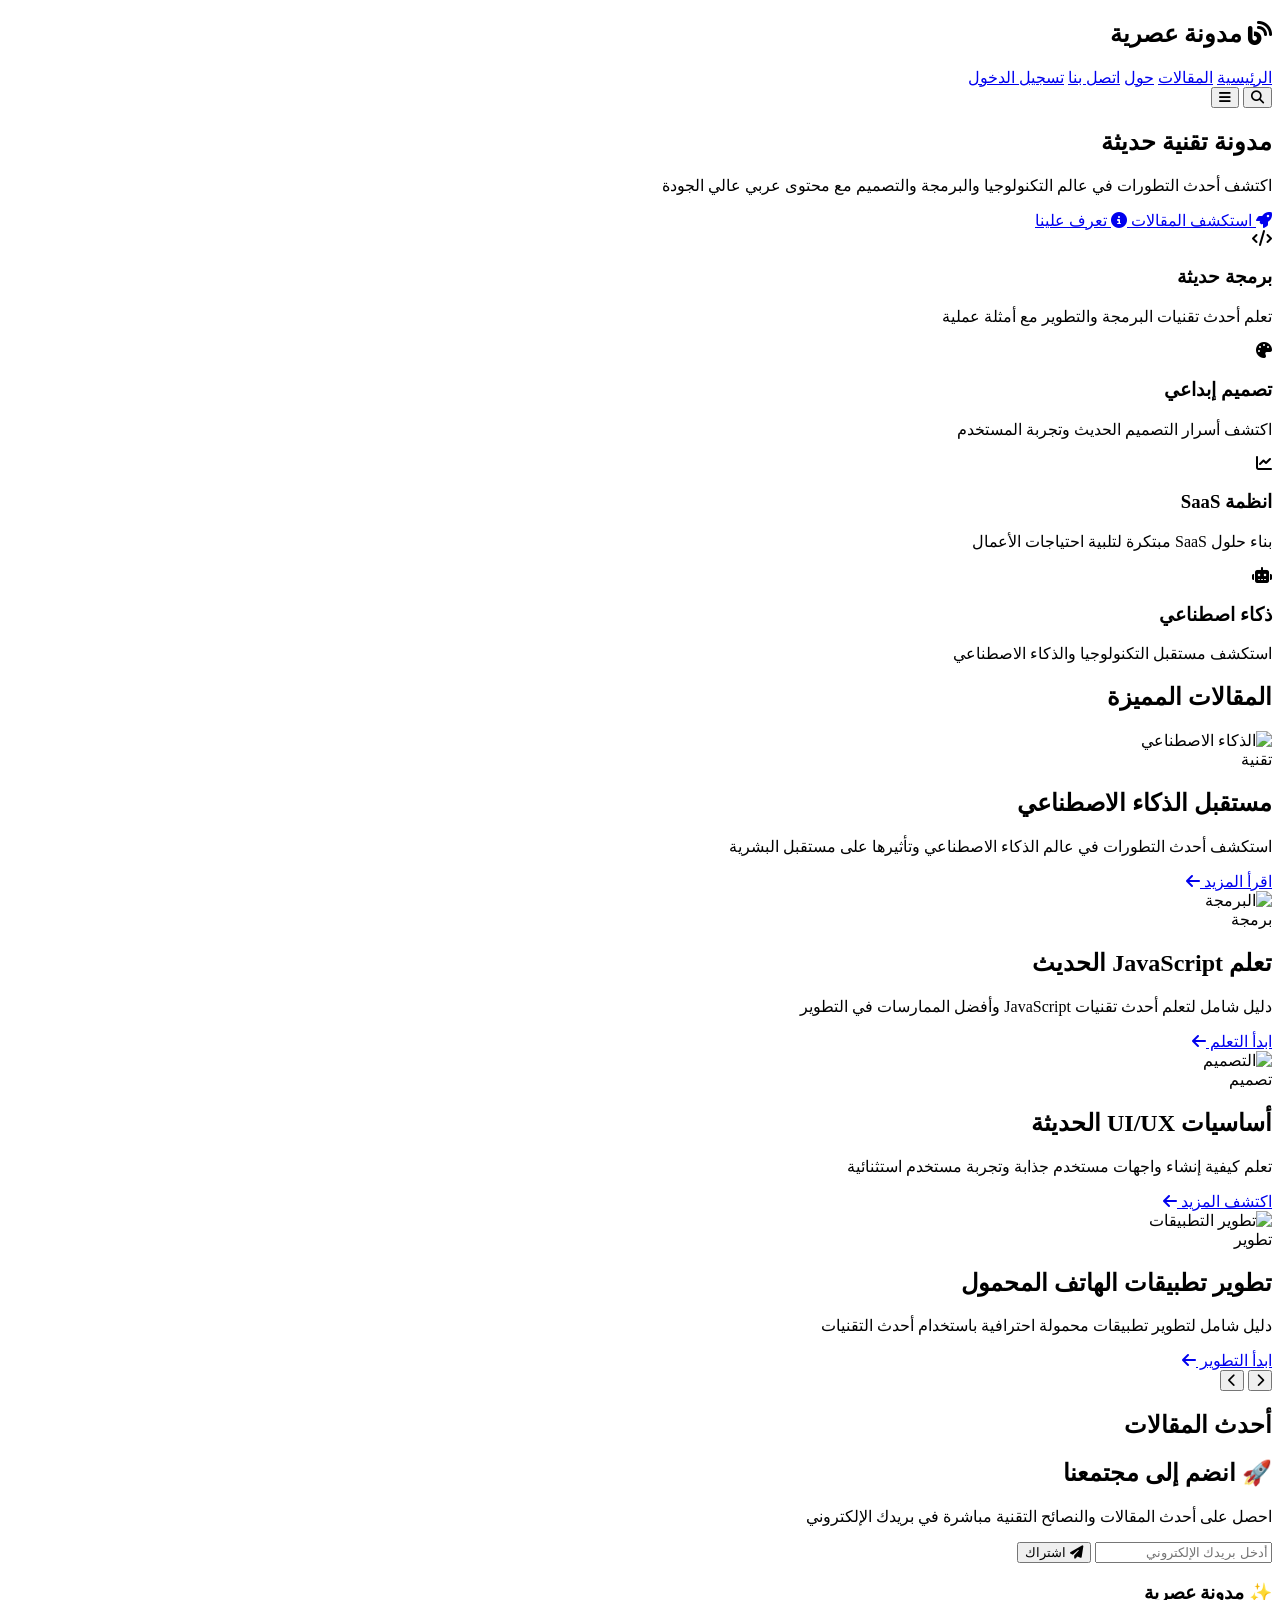
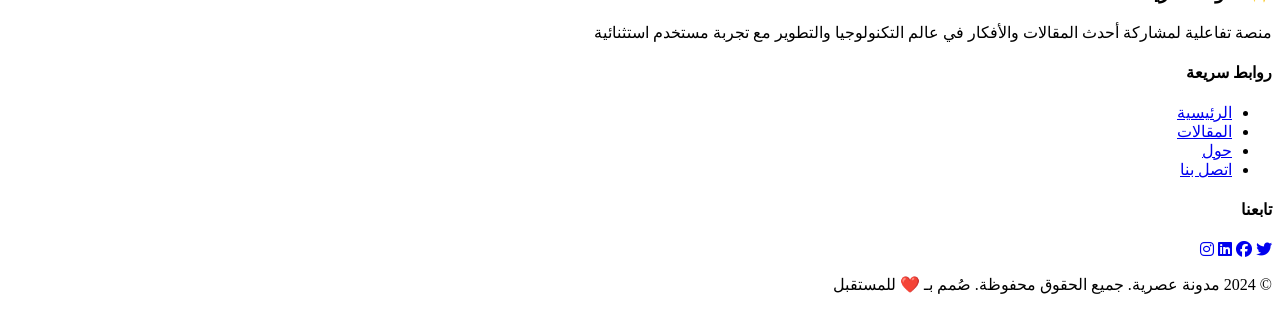
==== index.html @ 5cb3b56d "Add homepage structure" ====
<!DOCTYPE html>
<html lang="ar" dir="rtl">
  <head>
    <meta charset="UTF-8" />
    <meta name="viewport" content="width=device-width, initial-scale=1.0" />
    <title>مدونة عصرية - تجربة تفاعلية مذهلة</title>
    <meta
      name="description"
      content="مدونة عصرية بتصميم تفاعلي مبهر وتجربة مستخدم استثنائية"
    />
    <link rel="stylesheet" href="css/styles.css" />
    <link
      href="https://cdnjs.cloudflare.com/ajax/libs/font-awesome/6.4.0/css/all.min.css"
      rel="stylesheet"
    />
  </head>
  <body>
    <!-- Header -->
    <header class="header" id="header">
      <nav class="nav">
        <div class="nav-brand">
          <h2><i class="fas fa-blog"></i> مدونة عصرية</h2>
        </div>
        <div class="nav-links" id="navLinks">
          <a href="index.html" class="nav-link active">الرئيسية</a>
          <a href="posts.html" class="nav-link">المقالات</a>
          <a href="about.html" class="nav-link">حول</a>
          <a href="contact.html" class="nav-link">اتصل بنا</a>
          <a href="signin.html" class="nav-link">تسجيل الدخول</a>
        </div>
        <div class="nav-actions">
          <button class="search-btn" id="searchBtn">
            <i class="fas fa-search"></i>
          </button>
          <button class="menu-btn" id="menuBtn">
            <i class="fas fa-bars"></i>
          </button>
        </div>
      </nav>
    </header>

    <!-- Hero Section -->
    <section class="hero">
      <div class="container">
        <div class="hero-content">
          <h1 class="hero-title">مدونة تقنية حديثة</h1>
          <p class="hero-subtitle">
            اكتشف أحدث التطورات في عالم التكنولوجيا والبرمجة والتصميم مع محتوى
            عربي عالي الجودة
          </p>

          <div class="hero-cta">
            <a href="#latest-posts" class="cta-button cta-primary">
              <i class="fas fa-rocket"></i>
              استكشف المقالات
            </a>
            <a href="about.html" class="cta-button cta-secondary">
              <i class="fas fa-info-circle"></i>
              تعرف علينا
            </a>
          </div>

          <div class="hero-features">
            <div class="feature-card">
              <div class="feature-icon">
                <i class="fas fa-code"></i>
              </div>
              <h3 class="feature-title">برمجة حديثة</h3>
              <p class="feature-description">
                تعلم أحدث تقنيات البرمجة والتطوير مع أمثلة عملية
              </p>
            </div>

            <div class="feature-card">
              <div class="feature-icon">
                <i class="fas fa-palette"></i>
              </div>
              <h3 class="feature-title">تصميم إبداعي</h3>
              <p class="feature-description">
                اكتشف أسرار التصميم الحديث وتجربة المستخدم
              </p>
            </div>

            <div class="feature-card">
              <div class="feature-icon">
                <i class="fas fa-chart-line"></i>
              </div>
              <h3 class="feature-title">انظمة SaaS</h3>
              <p class="feature-description">
                بناء حلول SaaS مبتكرة لتلبية احتياجات الأعمال
              </p>
            </div>

            <div class="feature-card">
              <div class="feature-icon">
                <i class="fas fa-robot"></i>
              </div>
              <h3 class="feature-title">ذكاء اصطناعي</h3>
              <p class="feature-description">
                استكشف مستقبل التكنولوجيا والذكاء الاصطناعي
              </p>
            </div>
          </div>
        </div>
      </div>
    </section>

    <!-- Featured Posts Carousel -->
    <section class="featured-posts">
      <div class="container">
        <h2 class="section-title">المقالات المميزة</h2>

        <div class="featured-carousel">
          <div class="carousel-track" id="carouselTrack">
            <!-- Slide 1 -->
            <div class="carousel-slide">
              <div class="slide-image">
                <img
                  src="https://images.pexels.com/photos/1181467/pexels-photo-1181467.jpeg?auto=compress&cs=tinysrgb&w=1200"
                  alt="الذكاء الاصطناعي"
                />
              </div>
              <div class="slide-overlay">
                <span class="slide-category">تقنية</span>
                <h2 class="slide-title">مستقبل الذكاء الاصطناعي</h2>
                <p class="slide-excerpt">
                  استكشف أحدث التطورات في عالم الذكاء الاصطناعي وتأثيرها على
                  مستقبل البشرية
                </p>
                <a href="article.html?slug=future-of-ai" class="slide-cta">
                  اقرأ المزيد <i class="fas fa-arrow-left"></i>
                </a>
              </div>
            </div>

            <!-- Slide 2 -->
            <div class="carousel-slide">
              <div class="slide-image">
                <img
                  src="https://images.pexels.com/photos/1181354/pexels-photo-1181354.jpeg?auto=compress&cs=tinysrgb&w=1200"
                  alt="البرمجة"
                />
              </div>
              <div class="slide-overlay">
                <span class="slide-category">برمجة</span>
                <h2 class="slide-title">تعلم JavaScript الحديث</h2>
                <p class="slide-excerpt">
                  دليل شامل لتعلم أحدث تقنيات JavaScript وأفضل الممارسات في
                  التطوير
                </p>
                <a
                  href="article.html?slug=learn-javascript-from-scratch"
                  class="slide-cta"
                >
                  ابدأ التعلم <i class="fas fa-arrow-left"></i>
                </a>
              </div>
            </div>

            <!-- Slide 3 -->
            <div class="carousel-slide">
              <div class="slide-image">
                <img
                  src="https://images.pexels.com/photos/1181406/pexels-photo-1181406.jpeg?auto=compress&cs=tinysrgb&w=1200"
                  alt="التصميم"
                />
              </div>
              <div class="slide-overlay">
                <span class="slide-category">تصميم</span>
                <h2 class="slide-title">أساسيات UI/UX الحديثة</h2>
                <p class="slide-excerpt">
                  تعلم كيفية إنشاء واجهات مستخدم جذابة وتجربة مستخدم استثنائية
                </p>
                <a href="article.html?slug=ui-design-basics" class="slide-cta">
                  اكتشف المزيد <i class="fas fa-arrow-left"></i>
                </a>
              </div>
            </div>

            <!-- Slide 4 -->
            <div class="carousel-slide">
              <div class="slide-image">
                <img
                  src="https://images.pexels.com/photos/1181244/pexels-photo-1181244.jpeg?auto=compress&cs=tinysrgb&w=1200"
                  alt="تطوير التطبيقات"
                />
              </div>
              <div class="slide-overlay">
                <span class="slide-category">تطوير</span>
                <h2 class="slide-title">تطوير تطبيقات الهاتف المحمول</h2>
                <p class="slide-excerpt">
                  دليل شامل لتطوير تطبيقات محمولة احترافية باستخدام أحدث
                  التقنيات
                </p>
                <a
                  href="article.html?slug=mobile-app-development"
                  class="slide-cta"
                >
                  ابدأ التطوير <i class="fas fa-arrow-left"></i>
                </a>
              </div>
            </div>
          </div>

          <!-- Carousel Controls -->
          <div class="carousel-controls">
            <button class="carousel-btn" id="prevBtn">
              <i class="fas fa-chevron-right"></i>
            </button>
            <button class="carousel-btn" id="nextBtn">
              <i class="fas fa-chevron-left"></i>
            </button>
          </div>

          <!-- Carousel Dots -->
          <div class="carousel-dots" id="carouselDots">
            <span class="carousel-dot active" data-slide="0"></span>
            <span class="carousel-dot" data-slide="1"></span>
            <span class="carousel-dot" data-slide="2"></span>
            <span class="carousel-dot" data-slide="3"></span>
          </div>
        </div>
      </div>
    </section>

    <!-- Latest Posts Section -->
    <section class="latest-posts" id="latest-posts">
      <div class="container">
        <h2 class="section-title">أحدث المقالات</h2>
        <div class="home-layout">
          <div class="posts-grid" id="postsGrid">
            <!-- Posts will be loaded dynamically -->
          </div>

          <aside class="home-sidebar" id="homeSidebar">
            <!-- Sidebar content will be loaded dynamically -->
          </aside>
        </div>
      </div>
    </section>

    <!-- Newsletter Section -->
    <section class="newsletter">
      <div class="container">
        <div class="newsletter-content">
          <h2>🚀 انضم إلى مجتمعنا</h2>
          <p>
            احصل على أحدث المقالات والنصائح التقنية مباشرة في بريدك الإلكتروني
          </p>
          <form class="newsletter-form" id="newsletterForm">
            <input type="email" placeholder="أدخل بريدك الإلكتروني" required />
            <button type="submit">
              <i class="fas fa-paper-plane"></i> اشتراك
            </button>
          </form>
        </div>
      </div>
    </section>

    <!-- Footer -->
    <footer class="footer">
      <div class="container">
        <div class="footer-content">
          <div class="footer-section">
            <h3>✨ مدونة عصرية</h3>
            <p>
              منصة تفاعلية لمشاركة أحدث المقالات والأفكار في عالم التكنولوجيا
              والتطوير مع تجربة مستخدم استثنائية
            </p>
          </div>
          <div class="footer-section">
            <h4>روابط سريعة</h4>
            <ul>
              <li><a href="index.html">الرئيسية</a></li>
              <li><a href="posts.html">المقالات</a></li>
              <li><a href="about.html">حول</a></li>
              <li><a href="contact.html">اتصل بنا</a></li>
            </ul>
          </div>
          <div class="footer-section">
            <h4>تابعنا</h4>
            <div class="social-links">
              <a href="#"><i class="fab fa-twitter"></i></a>
              <a href="#"><i class="fab fa-facebook"></i></a>
              <a href="#"><i class="fab fa-linkedin"></i></a>
              <a href="#"><i class="fab fa-instagram"></i></a>
            </div>
          </div>
        </div>
        <div class="footer-bottom">
          <p>
            &copy; 2024 مدونة عصرية. جميع الحقوق محفوظة. صُمم بـ ❤️ للمستقبل
          </p>
        </div>
      </div>
    </footer>

    <script src="js/script.js"></script>
  </body>
</html>

<!-- Commit 4: add hero markup - 2025-10-11 -->
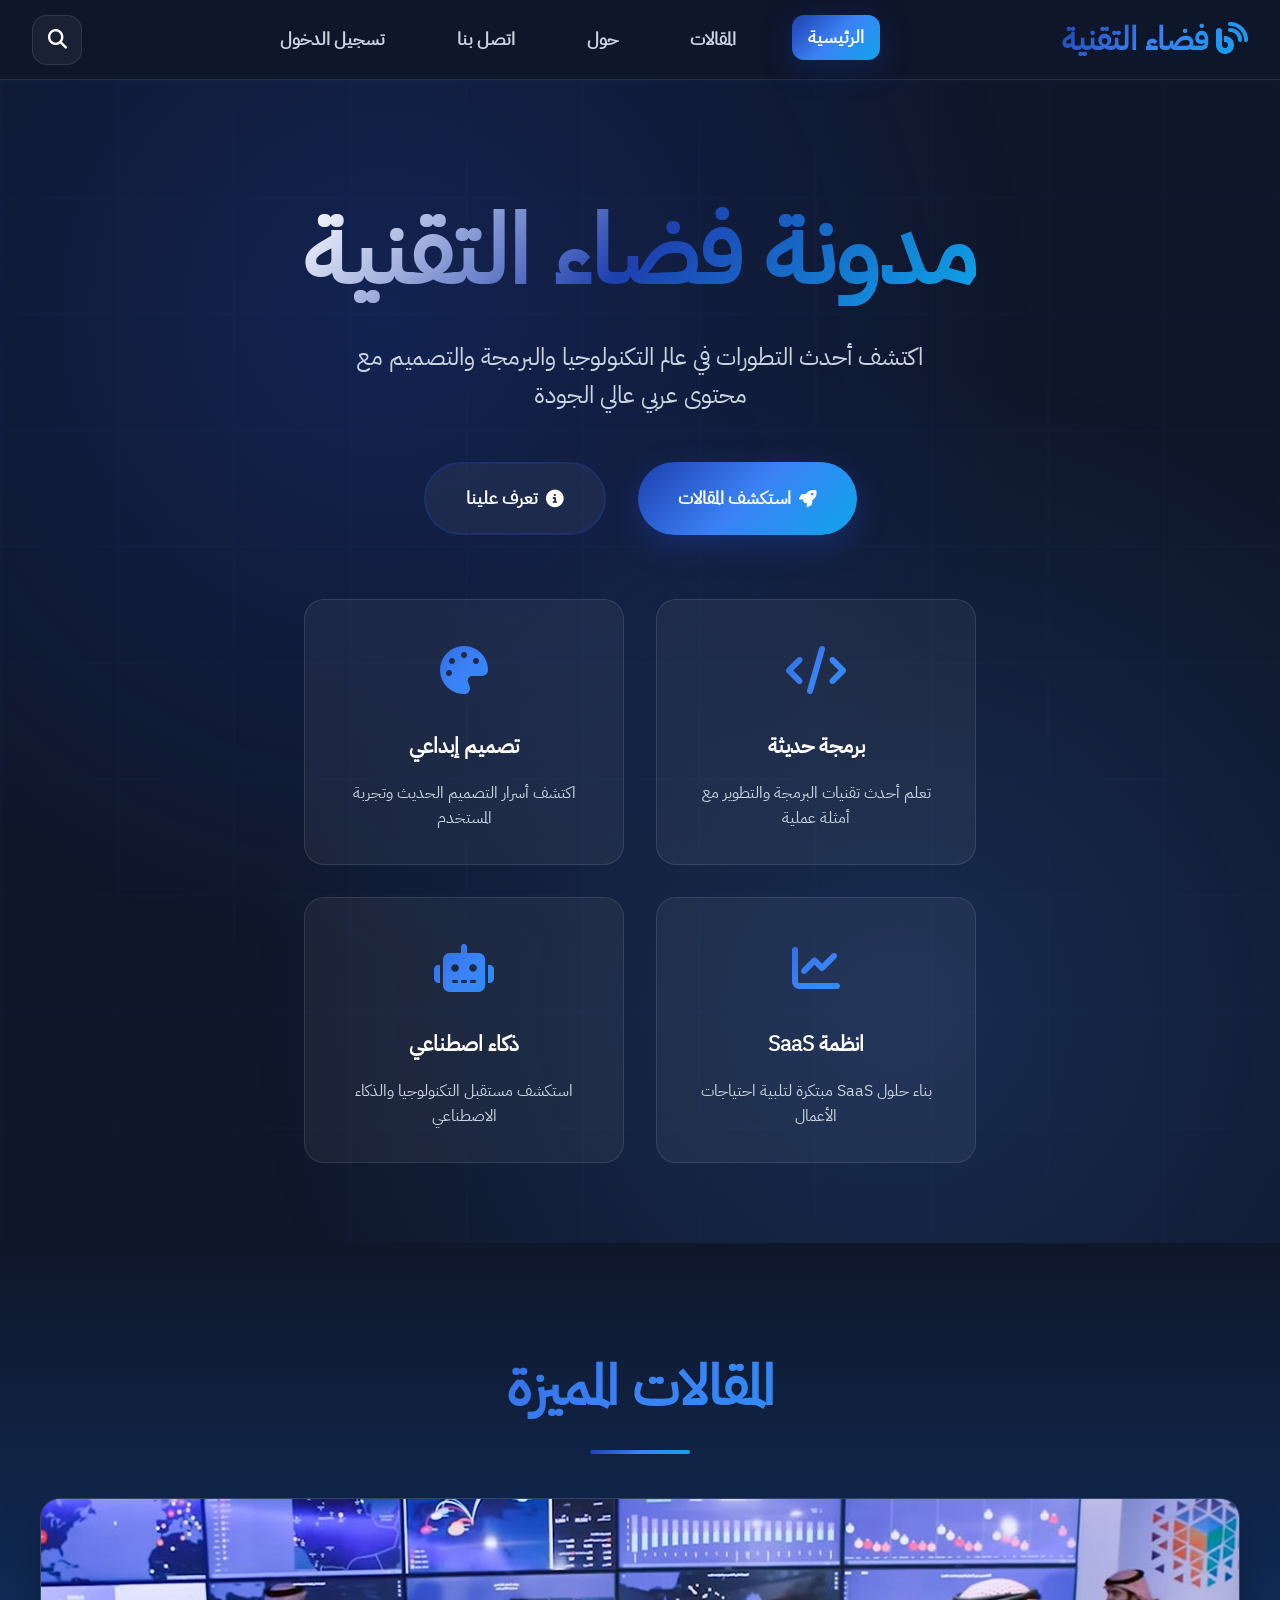
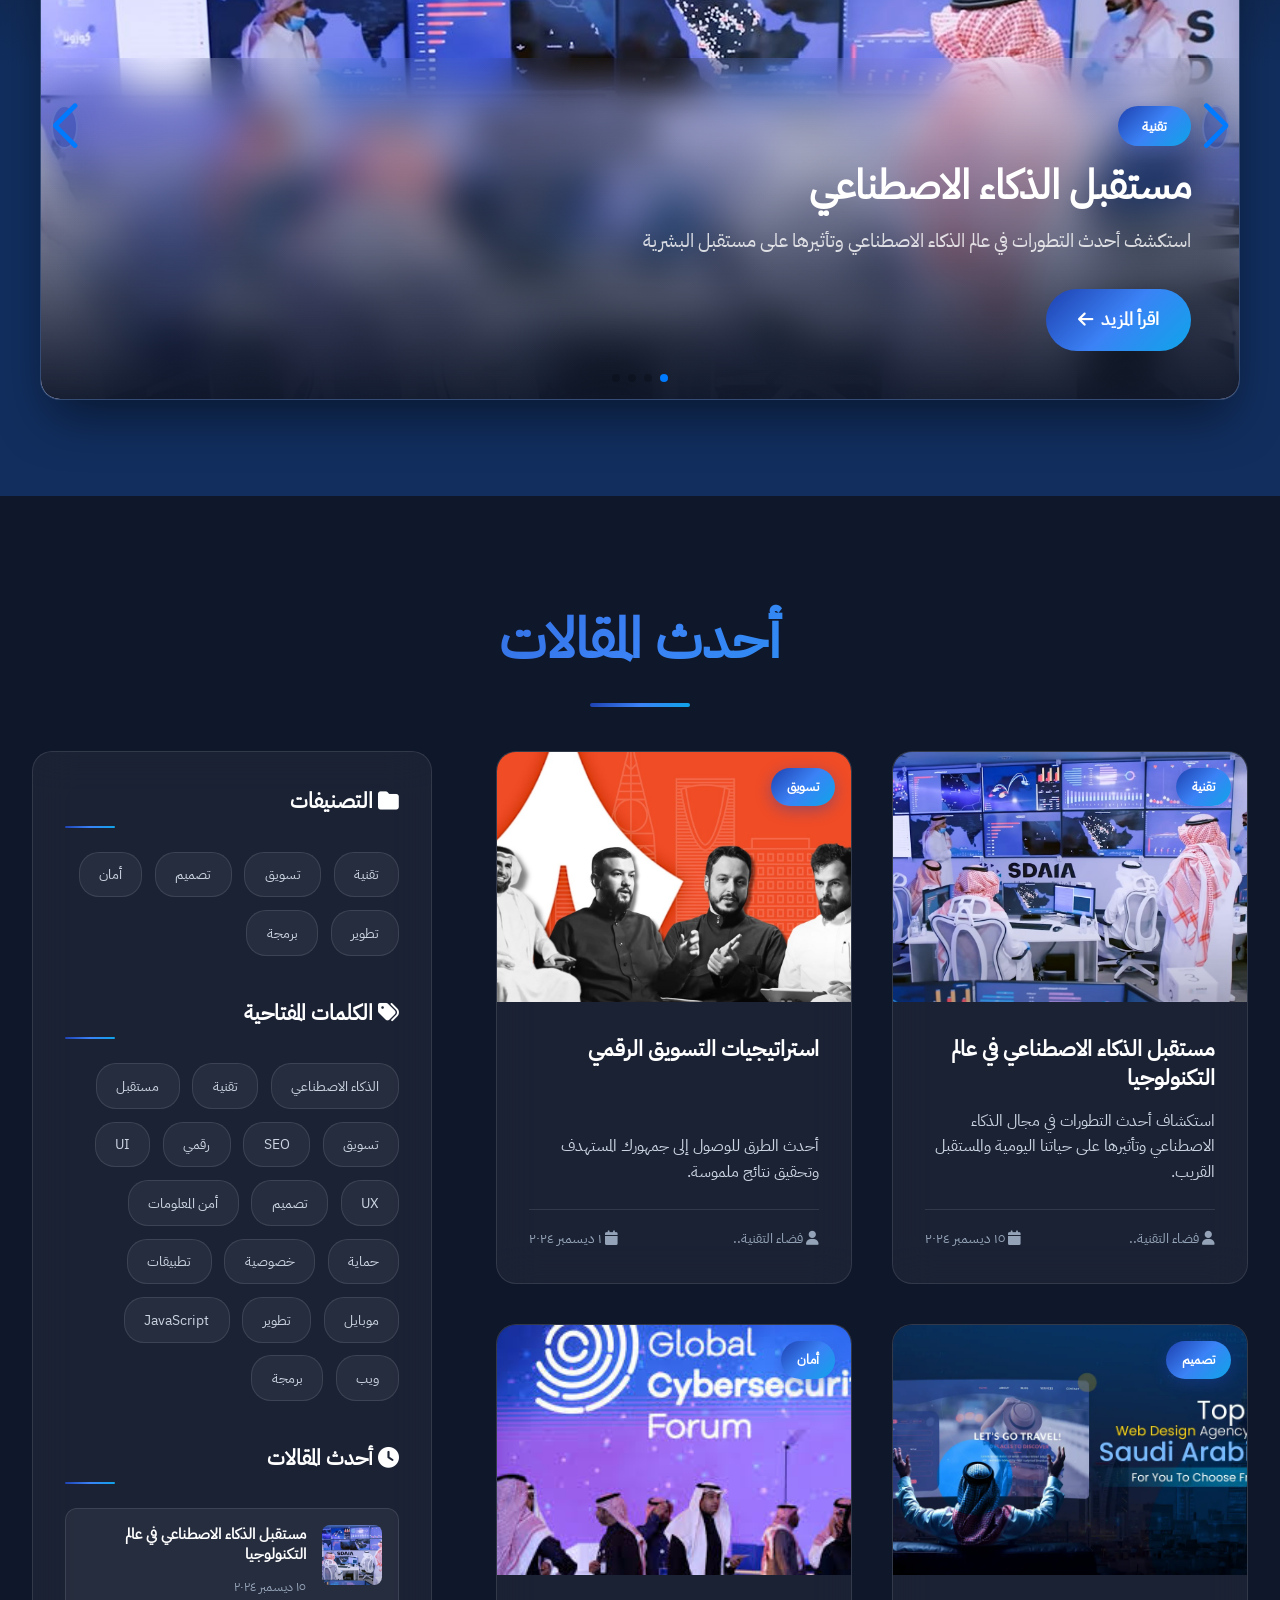
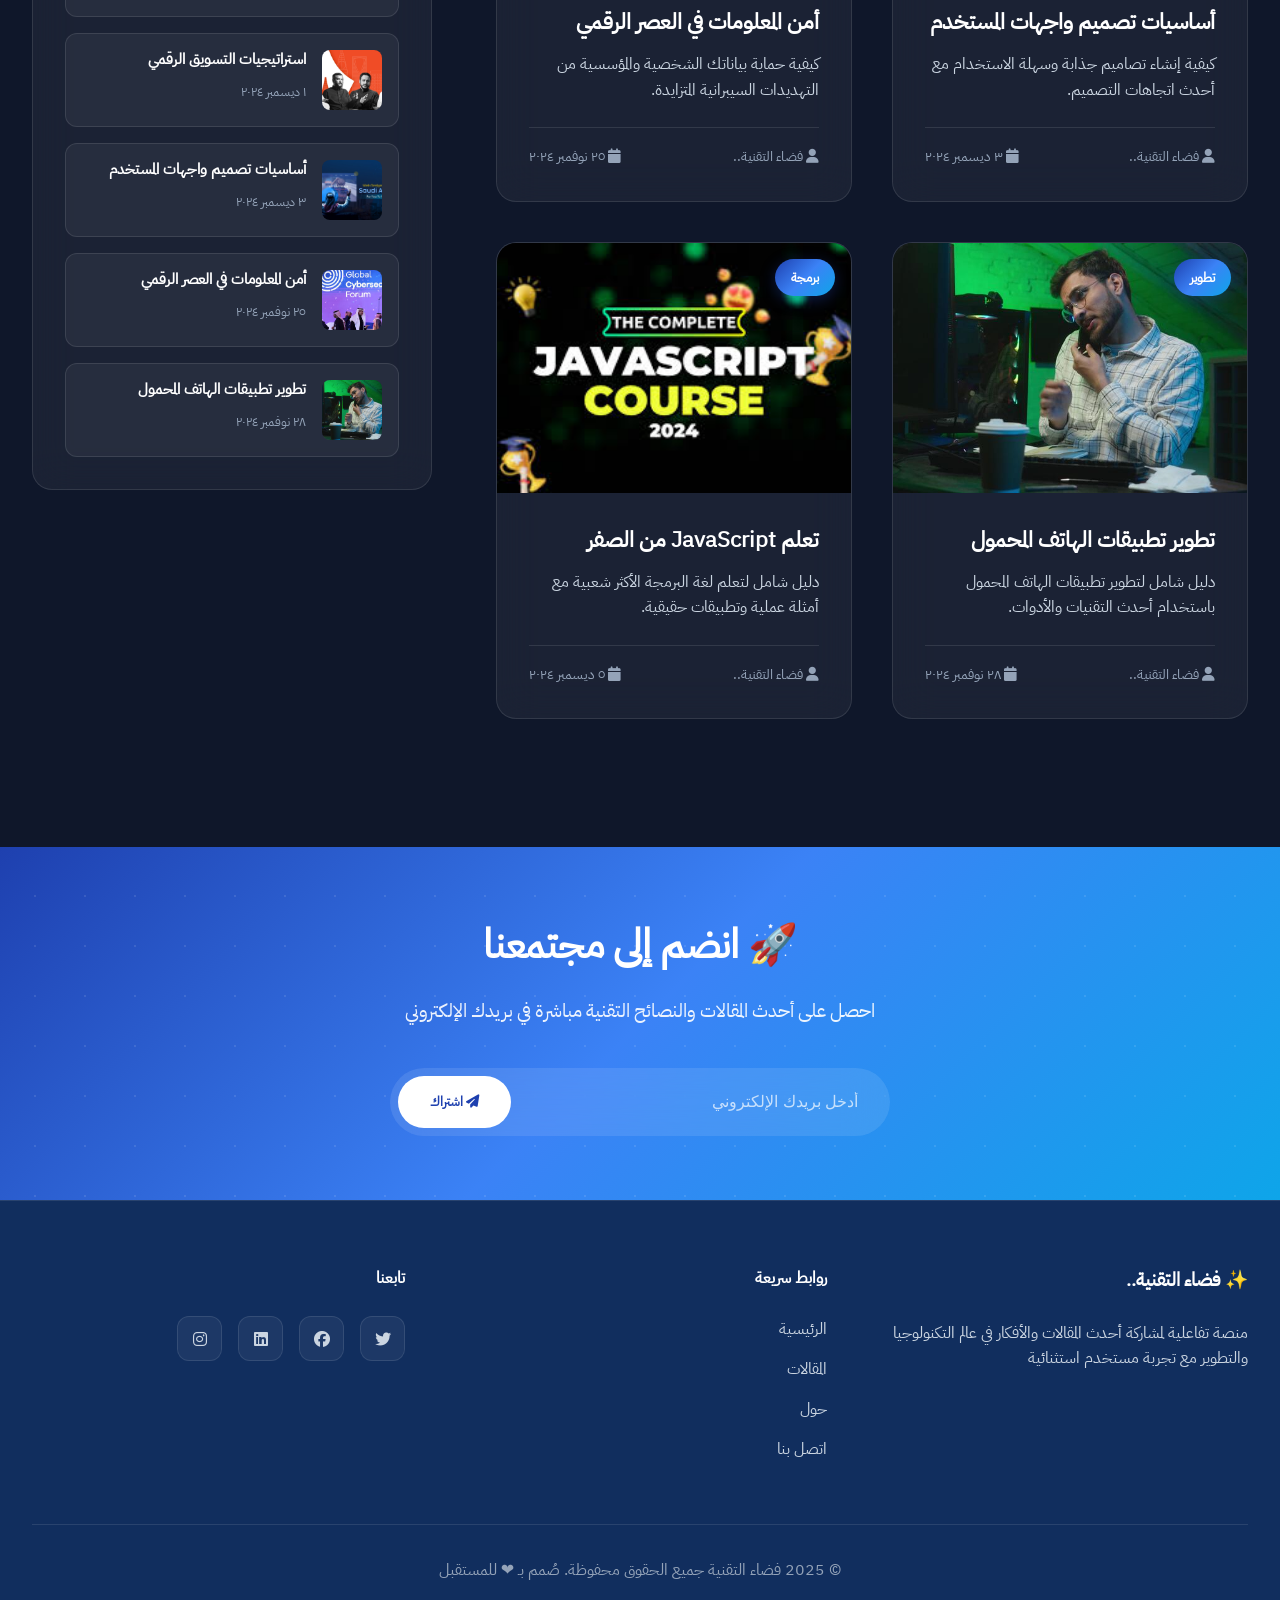
==== commit 1677beb0: "final resault" ====
--- a/index.html
+++ b/index.html
@@ -3,12 +3,17 @@
   <head>
     <meta charset="UTF-8" />
     <meta name="viewport" content="width=device-width, initial-scale=1.0" />
-    <title>مدونة عصرية - تجربة تفاعلية مذهلة</title>
+    <title>فضاء التقنية - تجربة تفاعلية مذهلة</title>
     <meta
       name="description"
-      content="مدونة عصرية بتصميم تفاعلي مبهر وتجربة مستخدم استثنائية"
+      content="فضاء التقنية بتصميم تفاعلي مبهر وتجربة مستخدم استثنائية"
     />
     <link rel="stylesheet" href="css/styles.css" />
+    <!-- Swiper CSS -->
+    <link
+      rel="stylesheet"
+      href="https://cdn.jsdelivr.net/npm/swiper@11/swiper-bundle.min.css"
+    />
     <link
       href="https://cdnjs.cloudflare.com/ajax/libs/font-awesome/6.4.0/css/all.min.css"
       rel="stylesheet"
@@ -19,7 +24,7 @@
     <header class="header" id="header">
       <nav class="nav">
         <div class="nav-brand">
-          <h2><i class="fas fa-blog"></i> مدونة عصرية</h2>
+          <h2><i class="fas fa-blog"></i> فضاء التقنية</h2>
         </div>
         <div class="nav-links" id="navLinks">
           <a href="index.html" class="nav-link active">الرئيسية</a>
@@ -43,7 +48,7 @@
     <section class="hero">
       <div class="container">
         <div class="hero-content">
-          <h1 class="hero-title">مدونة تقنية حديثة</h1>
+          <h1 class="hero-title">مدونة فضاء التقنية</h1>
           <p class="hero-subtitle">
             اكتشف أحدث التطورات في عالم التكنولوجيا والبرمجة والتصميم مع محتوى
             عربي عالي الجودة
@@ -111,113 +116,91 @@
         <h2 class="section-title">المقالات المميزة</h2>
 
         <div class="featured-carousel">
-          <div class="carousel-track" id="carouselTrack">
-            <!-- Slide 1 -->
-            <div class="carousel-slide">
-              <div class="slide-image">
-                <img
-                  src="https://images.pexels.com/photos/1181467/pexels-photo-1181467.jpeg?auto=compress&cs=tinysrgb&w=1200"
-                  alt="الذكاء الاصطناعي"
-                />
-              </div>
-              <div class="slide-overlay">
-                <span class="slide-category">تقنية</span>
-                <h2 class="slide-title">مستقبل الذكاء الاصطناعي</h2>
-                <p class="slide-excerpt">
-                  استكشف أحدث التطورات في عالم الذكاء الاصطناعي وتأثيرها على
-                  مستقبل البشرية
-                </p>
-                <a href="article.html?slug=future-of-ai" class="slide-cta">
-                  اقرأ المزيد <i class="fas fa-arrow-left"></i>
-                </a>
-              </div>
-            </div>
-
-            <!-- Slide 2 -->
-            <div class="carousel-slide">
-              <div class="slide-image">
-                <img
-                  src="https://images.pexels.com/photos/1181354/pexels-photo-1181354.jpeg?auto=compress&cs=tinysrgb&w=1200"
-                  alt="البرمجة"
-                />
-              </div>
-              <div class="slide-overlay">
-                <span class="slide-category">برمجة</span>
-                <h2 class="slide-title">تعلم JavaScript الحديث</h2>
-                <p class="slide-excerpt">
-                  دليل شامل لتعلم أحدث تقنيات JavaScript وأفضل الممارسات في
-                  التطوير
-                </p>
-                <a
-                  href="article.html?slug=learn-javascript-from-scratch"
-                  class="slide-cta"
-                >
-                  ابدأ التعلم <i class="fas fa-arrow-left"></i>
-                </a>
-              </div>
-            </div>
-
-            <!-- Slide 3 -->
-            <div class="carousel-slide">
-              <div class="slide-image">
-                <img
-                  src="https://images.pexels.com/photos/1181406/pexels-photo-1181406.jpeg?auto=compress&cs=tinysrgb&w=1200"
-                  alt="التصميم"
-                />
-              </div>
-              <div class="slide-overlay">
-                <span class="slide-category">تصميم</span>
-                <h2 class="slide-title">أساسيات UI/UX الحديثة</h2>
-                <p class="slide-excerpt">
-                  تعلم كيفية إنشاء واجهات مستخدم جذابة وتجربة مستخدم استثنائية
-                </p>
-                <a href="article.html?slug=ui-design-basics" class="slide-cta">
-                  اكتشف المزيد <i class="fas fa-arrow-left"></i>
-                </a>
-              </div>
-            </div>
-
-            <!-- Slide 4 -->
-            <div class="carousel-slide">
-              <div class="slide-image">
-                <img
-                  src="https://images.pexels.com/photos/1181244/pexels-photo-1181244.jpeg?auto=compress&cs=tinysrgb&w=1200"
-                  alt="تطوير التطبيقات"
-                />
-              </div>
-              <div class="slide-overlay">
-                <span class="slide-category">تطوير</span>
-                <h2 class="slide-title">تطوير تطبيقات الهاتف المحمول</h2>
-                <p class="slide-excerpt">
-                  دليل شامل لتطوير تطبيقات محمولة احترافية باستخدام أحدث
-                  التقنيات
-                </p>
-                <a
-                  href="article.html?slug=mobile-app-development"
-                  class="slide-cta"
-                >
-                  ابدأ التطوير <i class="fas fa-arrow-left"></i>
-                </a>
-              </div>
-            </div>
-          </div>
-
-          <!-- Carousel Controls -->
-          <div class="carousel-controls">
-            <button class="carousel-btn" id="prevBtn">
-              <i class="fas fa-chevron-right"></i>
-            </button>
-            <button class="carousel-btn" id="nextBtn">
-              <i class="fas fa-chevron-left"></i>
-            </button>
-          </div>
-
-          <!-- Carousel Dots -->
-          <div class="carousel-dots" id="carouselDots">
-            <span class="carousel-dot active" data-slide="0"></span>
-            <span class="carousel-dot" data-slide="1"></span>
-            <span class="carousel-dot" data-slide="2"></span>
-            <span class="carousel-dot" data-slide="3"></span>
+          <div class="swiper">
+            <div class="swiper-wrapper">
+              <!-- Slide 1 -->
+              <div class="swiper-slide">
+                <div class="slide-image">
+                  <img src="./assets/images/Ai.jpg" alt="الذكاء الاصطناعي" />
+                </div>
+                <div class="slide-overlay">
+                  <span class="slide-category">تقنية</span>
+                  <h2 class="slide-title">مستقبل الذكاء الاصطناعي</h2>
+                  <p class="slide-excerpt">
+                    استكشف أحدث التطورات في عالم الذكاء الاصطناعي وتأثيرها على
+                    مستقبل البشرية
+                  </p>
+                  <a href="article.html?slug=future-of-ai" class="slide-cta"
+                    >اقرأ المزيد <i class="fas fa-arrow-left"></i
+                  ></a>
+                </div>
+              </div>
+              <!-- Slide 2 -->
+              <div class="swiper-slide">
+                <div class="slide-image">
+                  <img
+                    src="./assets/images/mobile-app-development.jpg"
+                    alt="تطوير التطبيقات"
+                  />
+                </div>
+                <div class="slide-overlay">
+                  <span class="slide-category">تطوير</span>
+                  <h2 class="slide-title">تطوير تطبيقات الهاتف المحمول</h2>
+                  <p class="slide-excerpt">
+                    دليل شامل لتطوير تطبيقات محمولة احترافية باستخدام أحدث
+                    التقنيات
+                  </p>
+                  <a
+                    href="article.html?slug=mobile-app-development"
+                    class="slide-cta"
+                    >ابدأ التطوير <i class="fas fa-arrow-left"></i
+                  ></a>
+                </div>
+              </div>
+              <!-- Slide 3 -->
+              <div class="swiper-slide">
+                <div class="slide-image">
+                  <img
+                    src="./assets/images/digital-marketing.jpeg"
+                    alt="تسويق رقمي"
+                  />
+                </div>
+                <div class="slide-overlay">
+                  <span class="slide-category">تسويق</span>
+                  <h2 class="slide-title">استراتيجيات التسويق الرقمي</h2>
+                  <p class="slide-excerpt">
+                    استراتيجيات عملية لزيادة الوصول والمبيعات عبر القنوات
+                    الرقمية
+                  </p>
+                  <a
+                    href="article.html?slug=digital-marketing-strategies"
+                    class="slide-cta"
+                    >اقرأ المزيد <i class="fas fa-arrow-left"></i
+                  ></a>
+                </div>
+              </div>
+              <!-- Slide 4 -->
+              <div class="swiper-slide">
+                <div class="slide-image">
+                  <img src="./assets/images/ui-design.webp" alt="التصميم" />
+                </div>
+                <div class="slide-overlay">
+                  <span class="slide-category">تصميم</span>
+                  <h2 class="slide-title">أساسيات UI/UX الحديثة</h2>
+                  <p class="slide-excerpt">
+                    تعلم كيفية إنشاء واجهات مستخدم جذابة وتجربة مستخدم استثنائية
+                  </p>
+                  <a href="article.html?slug=ui-design-basics" class="slide-cta"
+                    >اكتشف المزيد <i class="fas fa-arrow-left"></i
+                  ></a>
+                </div>
+              </div>
+            </div>
+            <!-- Add Arrows -->
+            <div class="swiper-button-next"></div>
+            <div class="swiper-button-prev"></div>
+            <!-- Add Pagination -->
+            <div class="swiper-pagination"></div>
           </div>
         </div>
       </div>
@@ -262,7 +245,7 @@
       <div class="container">
         <div class="footer-content">
           <div class="footer-section">
-            <h3>✨ مدونة عصرية</h3>
+            <h3>✨ فضاء التقنية..</h3>
             <p>
               منصة تفاعلية لمشاركة أحدث المقالات والأفكار في عالم التكنولوجيا
               والتطوير مع تجربة مستخدم استثنائية
@@ -289,13 +272,33 @@
         </div>
         <div class="footer-bottom">
           <p>
-            &copy; 2024 مدونة عصرية. جميع الحقوق محفوظة. صُمم بـ ❤️ للمستقبل
+            &copy; 2025 فضاء التقنية جميع الحقوق محفوظة. صُمم بـ ❤️ للمستقبل
           </p>
         </div>
       </div>
     </footer>
 
+    <!-- Swiper JS -->
+    <script src="https://cdn.jsdelivr.net/npm/swiper@11/swiper-bundle.min.js"></script>
     <script src="js/script.js"></script>
+    <script>
+      var swiper = new Swiper(".swiper", {
+        loop: true,
+        autoplay: {
+          delay: 4000,
+          disableOnInteraction: false,
+        },
+        pagination: {
+          el: ".swiper-pagination",
+          clickable: true,
+        },
+        navigation: {
+          nextEl: ".swiper-button-next",
+          prevEl: ".swiper-button-prev",
+        },
+        rtl: true,
+      });
+    </script>
   </body>
 </html>
 
--- a/css/styles.css
+++ b/css/styles.css
@@ -0,0 +1,2351 @@
+.swiper-button-next,
+.swiper-button-prev {
+  color: #fff;
+  background: rgba(30, 64, 175, 0.7);
+  border-radius: 50%;
+  width: 56px;
+  height: 56px;
+  display: flex;
+  align-items: center;
+  justify-content: center;
+  top: 50%;
+  transform: translateY(-50%);
+  box-shadow: 0 4px 24px rgba(30, 64, 175, 0.18);
+  border: 2px solid #fff2;
+  transition: background 0.2s, box-shadow 0.2s, border 0.2s;
+  font-size: 2.2rem;
+  z-index: 10;
+}
+.swiper-button-next {
+  right: 32px;
+  left: auto;
+}
+.swiper-button-prev {
+  left: 32px;
+  right: auto;
+}
+.swiper-button-next:hover,
+.swiper-button-prev:hover {
+  background: #1e40af;
+  box-shadow: 0 8px 32px rgba(30, 64, 175, 0.28);
+  border: 2px solid #3b82f6;
+}
+.swiper-button-next:after,
+.swiper-button-prev:after {
+  font-size: 2.2rem;
+  font-weight: bold;
+}
+/* Swiper.js Carousel Fixes */
+.swiper {
+  width: 100%;
+  height: 500px;
+  direction: rtl;
+}
+.swiper-wrapper {
+  width: 100%;
+  height: 100%;
+}
+.swiper-slide {
+  width: 100% !important;
+  height: 500px;
+  display: flex;
+  align-items: stretch;
+  position: relative;
+  background: transparent;
+}
+.swiper-button-next,
+.swiper-button-prev {
+  color: #fff;
+  background: rgba(30, 64, 175, 0.4);
+  border-radius: 50%;
+  width: 60px;
+  height: 60px;
+  display: flex;
+  align-items: center;
+  justify-content: center;
+  top: 50%;
+  transform: translateY(-50%);
+}
+.swiper-pagination-bullet {
+  background: #3b82f6;
+  opacity: 0.7;
+}
+.swiper-pagination-bullet-active {
+  background: #1e40af;
+  opacity: 1;
+}
+:root {
+  /* Color Palette - Sophisticated & Harmonious */
+  --primary: #1e40af;
+  --primary-light: #3b82f6;
+  --primary-dark: #1e3a8a;
+  --secondary: #0ea5e9;
+  --secondary-light: #38bdf8;
+  --accent: #06b6d4;
+  --accent-light: #0891b2;
+
+  /* Backgrounds */
+  --bg-primary: #0f172a;
+  --bg-secondary: #112e5e;
+  --bg-card: #334155;
+  --bg-glass: rgba(255, 255, 255, 0.05);
+  --bg-gradient: linear-gradient(135deg, #1e40af 0%, #3b82f6 50%, #0ea5e9 100%);
+
+  /* Text Colors */
+  --text-primary: #ffffff;
+  --text-secondary: #cbd5e1;
+  --text-muted: #94a3b8;
+
+  /* Effects */
+  --shadow-glow: 0 0 40px rgba(30, 64, 175, 0.4);
+  --shadow-card: 0 25px 50px -12px rgba(0, 0, 0, 0.5);
+  --blur: blur(20px);
+  --border-radius: 20px;
+  --transition: all 0.3s cubic-bezier(0.4, 0, 0.2, 1);
+  --transition-fast: all 0.2s ease-out;
+}
+
+@font-face {
+  font-family: "IBM Plex Sans Arabic";
+  src: url("../assets/fonts/IBMPlexSansArabic-Regular.ttf") format("truetype");
+  font-weight: 400;
+  font-style: normal;
+  font-display: swap;
+}
+
+@font-face {
+  font-family: "Tajawal";
+  src: url("../assets/fonts/Tajawal-Regular.ttf") format("truetype");
+  font-weight: 400;
+  font-style: normal;
+}
+
+button {
+  font-family: "IBM Plex Sans Arabic", "Tajawal", system-ui, -apple-system,
+    sans-serif;
+}
+
+* {
+  margin: 0;
+  padding: 0;
+  box-sizing: border-box;
+}
+
+body {
+  font-family: "IBM Plex Sans Arabic", "Tajawal", system-ui, -apple-system,
+    sans-serif;
+  font-display: swap;
+  background: var(--bg-primary);
+  color: var(--text-primary);
+  line-height: 1.7;
+  direction: rtl;
+  overflow-x: hidden;
+  position: relative;
+  scroll-behavior: smooth;
+}
+
+/* Animated Background */
+body::before {
+  content: "";
+  position: fixed;
+  top: 0;
+  left: 0;
+  width: 100%;
+  height: 100%;
+  background: radial-gradient(
+      circle at 20% 80%,
+      rgba(30, 64, 175, 0.15) 0%,
+      transparent 50%
+    ),
+    radial-gradient(
+      circle at 80% 20%,
+      rgba(59, 130, 246, 0.15) 0%,
+      transparent 50%
+    ),
+    radial-gradient(
+      circle at 40% 40%,
+      rgba(14, 165, 233, 0.1) 0%,
+      transparent 50%
+    );
+  z-index: -1;
+  animation: backgroundShift 20s ease-in-out infinite;
+}
+
+@keyframes backgroundShift {
+  0%,
+  100% {
+    transform: scale(1) rotate(0deg);
+  }
+  50% {
+    transform: scale(1.1) rotate(2deg);
+  }
+}
+
+/* Floating Particles */
+.particles {
+  position: fixed;
+  top: 0;
+  left: 0;
+  width: 100%;
+  height: 100%;
+  pointer-events: none;
+  z-index: -1;
+}
+
+.particle {
+  position: absolute;
+  width: 4px;
+  height: 4px;
+  background: var(--primary);
+  border-radius: 50%;
+  animation: float 15s infinite linear;
+  opacity: 0.6;
+}
+
+@keyframes float {
+  0% {
+    transform: translateY(100vh) rotate(0deg);
+    opacity: 0;
+  }
+  10% {
+    opacity: 0.6;
+  }
+  90% {
+    opacity: 0.6;
+  }
+  100% {
+    transform: translateY(-100px) rotate(360deg);
+    opacity: 0;
+  }
+}
+
+.container {
+  max-width: 1400px;
+  margin: 0 auto;
+  padding: 0 2rem;
+}
+
+/* Header - Glassmorphism Design */
+.header {
+  position: fixed;
+  top: 0;
+  left: 0;
+  right: 0;
+  z-index: 1000;
+  background: rgba(15, 23, 42, 0.95);
+  backdrop-filter: var(--blur);
+  border-bottom: 1px solid rgba(255, 255, 255, 0.1);
+  transition: all 0.6s cubic-bezier(0.4, 0, 0.2, 1);
+  height: 80px;
+  display: flex;
+  align-items: center;
+}
+
+.header.scrolled {
+  background: rgba(15, 23, 42, 0.98);
+  box-shadow: var(--shadow-card);
+  transform: translateY(0);
+}
+
+.nav {
+  display: flex;
+  align-items: center;
+  justify-content: space-between;
+  padding: 0 2rem;
+  max-width: 1400px;
+  margin: 0 auto;
+  width: 100%;
+  height: 100%;
+}
+
+.nav-brand {
+  position: relative;
+}
+
+.nav-brand h2 {
+  font-size: 2rem;
+  font-weight: 800;
+  background: var(--bg-gradient);
+  -webkit-background-clip: text;
+  background-clip: text;
+  color: transparent;
+  position: relative;
+  cursor: pointer;
+  transition: var(--transition);
+}
+
+.nav-brand h2::after {
+  content: "";
+  position: absolute;
+  bottom: -5px;
+  left: 0;
+  width: 0;
+  height: 3px;
+  background: var(--bg-gradient);
+  border-radius: 2px;
+  transition: width 0.3s ease;
+}
+
+.nav-brand h2:hover::after {
+  width: 100%;
+}
+
+.nav-links {
+  display: flex;
+  gap: 2.5rem;
+  align-items: center;
+}
+
+.nav-link {
+  color: var(--text-secondary);
+  text-decoration: none;
+  font-weight: 600;
+  font-size: 1.1rem;
+  position: relative;
+  padding: 0.5rem 1rem;
+  border-radius: 12px;
+  transition: var(--transition);
+  overflow: hidden;
+}
+
+.nav-link::before {
+  content: "";
+  position: absolute;
+  top: 0;
+  left: -100%;
+  width: 100%;
+  height: 100%;
+  background: linear-gradient(
+    90deg,
+    transparent,
+    rgba(255, 255, 255, 0.1),
+    transparent
+  );
+  transition: left 0.5s ease;
+}
+
+.nav-link:hover::before {
+  left: 100%;
+}
+
+.nav-link:hover,
+.nav-link.active {
+  color: var(--text-primary);
+  background: var(--bg-gradient);
+  box-shadow: 0 8px 32px rgba(30, 64, 175, 0.3);
+  transform: translateY(-2px);
+}
+
+.nav-actions {
+  display: flex;
+  gap: 1rem;
+  align-items: center;
+}
+
+.search-btn,
+.menu-btn {
+  background: var(--bg-glass);
+  border: 1px solid rgba(255, 255, 255, 0.1);
+  color: var(--text-primary);
+  width: 50px;
+  height: 50px;
+  border-radius: 15px;
+  display: flex;
+  align-items: center;
+  justify-content: center;
+  cursor: pointer;
+  transition: var(--transition);
+  font-size: 1.2rem;
+  position: relative;
+  overflow: hidden;
+}
+
+.search-btn::before,
+.menu-btn::before {
+  content: "";
+  position: absolute;
+  top: 50%;
+  left: 50%;
+  width: 0;
+  height: 0;
+  background: var(--bg-gradient);
+  border-radius: 50%;
+  transition: all 0.4s ease;
+  transform: translate(-50%, -50%);
+  z-index: -1;
+}
+
+.search-btn:hover::before,
+.menu-btn:hover::before {
+  width: 100px;
+  height: 100px;
+}
+
+.search-btn:hover,
+.menu-btn:hover {
+  transform: translateY(-3px) scale(1.05);
+  box-shadow: var(--shadow-glow);
+}
+
+/* Hero Section - New Amazing Design */
+.hero {
+  min-height: 100vh;
+  position: relative;
+  overflow: hidden;
+  padding-top: 0;
+  padding-bottom: 80px;
+  display: flex;
+  align-items: center;
+  background: var(--bg-primary);
+  margin-top: 80px;
+}
+
+.hero::before {
+  content: "";
+  position: absolute;
+  top: 0;
+  left: 0;
+  right: 0;
+  bottom: 0;
+  background: radial-gradient(
+      circle at 30% 20%,
+      rgba(30, 64, 175, 0.3) 0%,
+      transparent 50%
+    ),
+    radial-gradient(
+      circle at 70% 80%,
+      rgba(59, 130, 246, 0.2) 0%,
+      transparent 50%
+    );
+  z-index: 1;
+}
+
+.hero::after {
+  content: "";
+  position: absolute;
+  top: 0;
+  left: 0;
+  right: 0;
+  bottom: 0;
+  background: url('data:image/svg+xml,<svg xmlns="http://www.w3.org/2000/svg" viewBox="0 0 100 100"><defs><pattern id="grid" width="10" height="10" patternUnits="userSpaceOnUse"><path d="M 10 0 L 0 0 0 10" fill="none" stroke="rgba(30,64,175,0.1)" stroke-width="0.5"/></pattern></defs><rect width="100" height="100" fill="url(%23grid)"/></svg>');
+  opacity: 0.3;
+  z-index: 1;
+}
+
+.hero-content {
+  position: relative;
+  z-index: 2;
+  text-align: center;
+  max-width: 1200px;
+  margin: 0 auto;
+  margin-top: 120px;
+  padding: 0 2rem;
+}
+
+.hero-title {
+  font-size: clamp(3rem, 8vw, 6rem);
+  font-weight: 900;
+  line-height: 1.1;
+  margin-bottom: 2rem;
+  background: linear-gradient(
+    135deg,
+    #ffffff 0%,
+    var(--primary) 50%,
+    var(--secondary) 100%
+  );
+  -webkit-background-clip: text;
+  background-clip: text;
+  color: transparent;
+  position: relative;
+  animation: titleGlow 4s ease-in-out infinite alternate;
+}
+
+@keyframes titleGlow {
+  0% {
+    filter: drop-shadow(0 0 20px rgba(30, 64, 175, 0.5));
+  }
+  100% {
+    filter: drop-shadow(0 0 40px rgba(30, 64, 175, 0.8));
+  }
+}
+
+.hero-subtitle {
+  font-size: 1.5rem;
+  color: var(--text-secondary);
+  margin-bottom: 3rem;
+  max-width: 600px;
+  margin-left: auto;
+  margin-right: auto;
+  line-height: 1.6;
+  animation: fadeInUp 1s ease-out 0.5s both;
+}
+
+.hero-cta {
+  display: flex;
+  gap: 2rem;
+  justify-content: center;
+  flex-wrap: wrap;
+  margin-bottom: 4rem;
+  animation: fadeInUp 1s ease-out 1s both;
+}
+
+.cta-button {
+  padding: 1.2rem 2.5rem;
+  border-radius: 50px;
+  font-size: 1.1rem;
+  font-weight: 700;
+  text-decoration: none;
+  transition: all 0.4s cubic-bezier(0.4, 0, 0.2, 1);
+  position: relative;
+  overflow: hidden;
+  display: inline-flex;
+  align-items: center;
+  gap: 0.5rem;
+}
+
+.cta-primary {
+  background: var(--bg-gradient);
+  color: white;
+  box-shadow: 0 10px 30px rgba(30, 64, 175, 0.4);
+}
+
+.cta-primary:hover {
+  transform: translateY(-5px) scale(1.05);
+  box-shadow: 0 20px 50px rgba(30, 64, 175, 0.6);
+}
+
+.cta-secondary {
+  background: var(--bg-glass);
+  color: var(--text-primary);
+  border: 2px solid rgba(30, 64, 175, 0.3);
+  backdrop-filter: var(--blur);
+}
+
+.cta-secondary:hover {
+  background: rgba(30, 64, 175, 0.1);
+  border-color: var(--primary);
+  transform: translateY(-3px);
+}
+
+.hero-features {
+  display: grid;
+  grid-template-columns: repeat(auto-fit, minmax(250px, 1fr));
+  gap: 2rem;
+  margin-top: 4rem;
+  animation: fadeInUp 1s ease-out 1.5s both;
+}
+
+.feature-card {
+  background: var(--bg-glass);
+  backdrop-filter: var(--blur);
+  border: 1px solid rgba(255, 255, 255, 0.1);
+  border-radius: var(--border-radius);
+  padding: 2rem;
+  text-align: center;
+  transition: var(--transition);
+  position: relative;
+  overflow: hidden;
+}
+
+.feature-card::before {
+  content: "";
+  position: absolute;
+  top: 0;
+  left: -100%;
+  width: 100%;
+  height: 100%;
+  background: linear-gradient(
+    90deg,
+    transparent,
+    rgba(30, 64, 175, 0.1),
+    transparent
+  );
+  transition: left 0.6s ease;
+}
+
+.feature-card:hover::before {
+  left: 100%;
+}
+
+.feature-card:hover {
+  transform: translateY(-10px);
+  box-shadow: 0 20px 40px rgba(30, 64, 175, 0.2);
+  border-color: var(--primary);
+}
+
+.feature-icon {
+  font-size: 3rem;
+  margin-bottom: 1rem;
+  background: var(--bg-gradient);
+  -webkit-background-clip: text;
+  background-clip: text;
+  color: transparent;
+}
+
+.feature-title {
+  font-size: 1.3rem;
+  font-weight: 700;
+  color: var(--text-primary);
+  margin-bottom: 1rem;
+}
+
+.feature-description {
+  color: var(--text-secondary);
+  line-height: 1.6;
+}
+
+/* Featured Posts Section */
+.featured-posts {
+  padding: 6rem 0;
+  position: relative;
+}
+
+.featured-posts::before {
+  content: "";
+  position: absolute;
+  top: 0;
+  left: 0;
+  right: 0;
+  bottom: 0;
+  background: linear-gradient(
+    180deg,
+    var(--bg-primary) 0%,
+    var(--bg-secondary) 50%
+  );
+  z-index: -1;
+}
+
+.featured-carousel {
+  position: relative;
+  max-width: 1200px;
+  margin: 0 auto;
+  border-radius: var(--border-radius);
+  overflow: hidden;
+  box-shadow: var(--shadow-card);
+  background: var(--bg-glass);
+  backdrop-filter: var(--blur);
+  border: 1px solid rgba(255, 255, 255, 0.1);
+}
+
+.carousel-track {
+  display: flex;
+  height: 500px;
+  width: 100%;
+  transition: transform 0.8s cubic-bezier(0.25, 0.46, 0.45, 0.94);
+  overflow: hidden;
+  padding: 0;
+  margin: 0;
+}
+
+.carousel-slide {
+  min-width: 100%;
+  flex-shrink: 0;
+  height: 500px;
+  position: relative;
+  overflow: hidden;
+  display: block;
+}
+
+.slide-image {
+  position: absolute;
+  top: 0;
+  left: 0;
+  width: 100%;
+  height: 100%;
+  overflow: hidden;
+}
+
+.slide-image img {
+  width: 100%;
+  height: 100%;
+  object-fit: cover;
+  transition: transform 0.8s ease;
+}
+
+.carousel-slide:hover .slide-image img {
+  transform: scale(1.1);
+}
+
+.slide-overlay {
+  position: absolute;
+  bottom: 0;
+  left: 0;
+  right: 0;
+  background: linear-gradient(transparent, rgba(15, 23, 42, 0.95));
+  padding: 3rem;
+  color: white;
+  backdrop-filter: var(--blur);
+}
+
+.slide-category {
+  display: inline-block;
+  background: var(--bg-gradient);
+  color: white;
+  padding: 0.5rem 1.5rem;
+  border-radius: 25px;
+  font-size: 0.9rem;
+  font-weight: 600;
+  margin-bottom: 1rem;
+  box-shadow: 0 4px 15px rgba(30, 64, 175, 0.4);
+  animation: pulse 2s infinite;
+}
+
+.slide-title {
+  font-size: 2.5rem;
+  font-weight: 800;
+  margin-bottom: 1rem;
+  line-height: 1.2;
+  color: white;
+}
+
+.slide-excerpt {
+  font-size: 1.2rem;
+  color: rgba(255, 255, 255, 0.8);
+  margin-bottom: 2rem;
+  line-height: 1.6;
+}
+
+.slide-cta {
+  display: inline-flex;
+  align-items: center;
+  gap: 0.5rem;
+  background: var(--bg-gradient);
+  color: white;
+  padding: 1rem 2rem;
+  border-radius: 50px;
+  text-decoration: none;
+  font-weight: 700;
+  font-size: 1.1rem;
+  transition: var(--transition);
+  position: relative;
+  overflow: hidden;
+}
+
+.slide-cta::before {
+  content: "";
+  position: absolute;
+  top: 0;
+  left: -100%;
+  width: 100%;
+  height: 100%;
+  background: linear-gradient(
+    90deg,
+    transparent,
+    rgba(255, 255, 255, 0.2),
+    transparent
+  );
+  transition: left 0.6s ease;
+}
+
+.slide-cta:hover::before {
+  left: 100%;
+}
+
+.slide-cta:hover {
+  transform: translateY(-3px) scale(1.05);
+  box-shadow: 0 15px 35px rgba(30, 64, 175, 0.5);
+}
+
+/* Carousel Controls */
+.carousel-controls {
+  position: absolute;
+  top: 50%;
+  transform: translateY(-50%);
+  z-index: 10;
+  width: 100%;
+  display: flex;
+  justify-content: space-between;
+  padding: 0 2rem;
+  pointer-events: none;
+}
+
+.carousel-btn {
+  pointer-events: all;
+  width: 60px;
+  height: 60px;
+  border-radius: 50%;
+  background: rgba(255, 255, 255, 0.1);
+  backdrop-filter: var(--blur);
+  border: 1px solid rgba(255, 255, 255, 0.2);
+  color: white;
+  font-size: 1.5rem;
+  cursor: pointer;
+  transition: var(--transition);
+  display: flex;
+  align-items: center;
+  justify-content: center;
+}
+
+.carousel-btn:hover {
+  background: var(--primary);
+  transform: scale(1.1);
+  box-shadow: var(--shadow-glow);
+}
+
+.carousel-dots {
+  position: absolute;
+  bottom: 30px;
+  left: 50%;
+  transform: translateX(-50%);
+  display: flex;
+  gap: 1rem;
+  z-index: 10;
+}
+
+.carousel-dot {
+  width: 12px;
+  height: 12px;
+  border-radius: 50%;
+  background: rgba(255, 255, 255, 0.4);
+  cursor: pointer;
+  transition: var(--transition);
+  position: relative;
+}
+
+.carousel-dot.active {
+  background: var(--primary);
+  box-shadow: 0 0 20px var(--primary);
+  transform: scale(1.3);
+}
+
+.carousel-dot::after {
+  content: "";
+  position: absolute;
+  top: 50%;
+  left: 50%;
+  width: 0;
+  height: 0;
+  background: var(--primary);
+  border-radius: 50%;
+  transition: all 0.3s ease;
+  transform: translate(-50%, -50%);
+}
+
+.carousel-dot:hover::after {
+  width: 20px;
+  height: 20px;
+  opacity: 0.3;
+}
+
+/* Latest Posts Section */
+.latest-posts {
+  padding: 6rem 0;
+  position: relative;
+}
+
+.section-title {
+  font-size: 3.5rem;
+  font-weight: 800;
+  text-align: center;
+  margin-bottom: 4rem;
+  background: var(--bg-gradient);
+  -webkit-background-clip: text;
+  background-clip: text;
+  color: transparent;
+  position: relative;
+}
+
+.section-title::after {
+  content: "";
+  position: absolute;
+  bottom: -20px;
+  left: 50%;
+  transform: translateX(-50%);
+  width: 100px;
+  height: 4px;
+  background: var(--bg-gradient);
+  border-radius: 2px;
+}
+
+.home-layout {
+  display: grid;
+  grid-template-columns: 1fr 400px;
+  gap: 4rem;
+  align-items: start;
+}
+
+.posts-grid {
+  display: grid;
+  grid-template-columns: repeat(auto-fit, minmax(350px, 1fr));
+  gap: 2.5rem;
+}
+
+.post-card {
+  background: var(--bg-glass);
+  backdrop-filter: var(--blur);
+  border: 1px solid rgba(255, 255, 255, 0.1);
+  border-radius: var(--border-radius);
+  overflow: hidden;
+  cursor: pointer;
+  transition: var(--transition);
+  position: relative;
+  height: 100%;
+  display: flex;
+  flex-direction: column;
+}
+
+.post-card::before {
+  content: "";
+  position: absolute;
+  top: 0;
+  left: 0;
+  right: 0;
+  height: 3px;
+  background: var(--bg-gradient);
+  transform: scaleX(0);
+  transition: transform 0.3s ease;
+}
+
+.post-card:hover::before {
+  transform: scaleX(1);
+}
+
+.post-card:hover {
+  transform: translateY(-10px) scale(1.02);
+  box-shadow: var(--shadow-card);
+  border-color: var(--primary);
+}
+
+.post-image {
+  position: relative;
+  height: 250px;
+  overflow: hidden;
+}
+
+.post-image img {
+  width: 100%;
+  height: 100%;
+  object-fit: cover;
+  transition: var(--transition);
+}
+
+.post-card:hover .post-image img {
+  transform: scale(1.1);
+}
+
+.post-category {
+  position: absolute;
+  top: 1rem;
+  right: 1rem;
+  background: var(--bg-gradient);
+  color: white;
+  padding: 0.5rem 1rem;
+  border-radius: 20px;
+  font-size: 0.8rem;
+  font-weight: 600;
+  box-shadow: 0 4px 15px rgba(30, 64, 175, 0.4);
+  z-index: 2;
+}
+
+.post-content {
+  padding: 2rem;
+  flex: 1;
+  display: flex;
+  flex-direction: column;
+}
+
+.post-content h3 {
+  font-size: 1.4rem;
+  font-weight: 700;
+  color: var(--text-primary);
+  margin-bottom: 1rem;
+  line-height: 1.3;
+  flex: 1;
+}
+
+.post-content p {
+  color: var(--text-secondary);
+  margin-bottom: 1.5rem;
+  line-height: 1.6;
+}
+
+.post-footer {
+  display: flex;
+  justify-content: space-between;
+  align-items: center;
+  font-size: 0.9rem;
+  color: var(--text-muted);
+  padding-top: 1rem;
+  border-top: 1px solid rgba(255, 255, 255, 0.1);
+}
+
+/* Sidebar */
+.home-sidebar {
+  background: var(--bg-glass);
+  backdrop-filter: var(--blur);
+  border: 1px solid rgba(255, 255, 255, 0.1);
+  border-radius: var(--border-radius);
+  padding: 2rem;
+  height: fit-content;
+  position: sticky;
+  top: 120px;
+}
+
+.sidebar-widget {
+  margin-bottom: 2.5rem;
+}
+
+.sidebar-widget:last-child {
+  margin-bottom: 0;
+}
+
+.sidebar-widget h3 {
+  font-size: 1.3rem;
+  font-weight: 700;
+  color: var(--text-primary);
+  margin-bottom: 1.5rem;
+  position: relative;
+  padding-bottom: 0.5rem;
+}
+
+.sidebar-widget h3::after {
+  content: "";
+  position: absolute;
+  bottom: 0;
+  left: 0;
+  width: 50px;
+  height: 2px;
+  background: var(--bg-gradient);
+  border-radius: 1px;
+}
+
+.sidebar-search input {
+  width: 100%;
+  padding: 1rem;
+  background: var(--bg-glass);
+  border: 1px solid rgba(255, 255, 255, 0.1);
+  border-radius: 12px;
+  color: var(--text-primary);
+  font-size: 1rem;
+  transition: var(--transition);
+}
+
+.sidebar-search input:focus {
+  outline: none;
+  border-color: var(--primary);
+  box-shadow: 0 0 20px rgba(30, 64, 175, 0.3);
+}
+
+.tags {
+  display: flex;
+  flex-wrap: wrap;
+  gap: 0.8rem;
+}
+
+.tag {
+  background: var(--bg-glass);
+  color: var(--text-secondary);
+  padding: 0.6rem 1.2rem;
+  border-radius: 20px;
+  font-size: 0.9rem;
+  font-weight: 500;
+  border: 1px solid rgba(255, 255, 255, 0.1);
+  cursor: pointer;
+  transition: var(--transition);
+  text-decoration: none;
+}
+
+.tag:hover {
+  background: var(--primary);
+  color: white;
+  transform: translateY(-2px);
+  box-shadow: 0 8px 25px rgba(30, 64, 175, 0.4);
+}
+
+.related-posts {
+  display: flex;
+  flex-direction: column;
+  gap: 1rem;
+}
+
+.related-post {
+  display: flex;
+  gap: 1rem;
+  padding: 1rem;
+  background: var(--bg-glass);
+  border: 1px solid rgba(255, 255, 255, 0.1);
+  border-radius: 12px;
+  cursor: pointer;
+  transition: var(--transition);
+}
+
+.related-post:hover {
+  transform: translateY(-3px);
+  box-shadow: 0 10px 30px rgba(0, 0, 0, 0.2);
+  border-color: var(--primary);
+}
+
+.related-post img {
+  width: 60px;
+  height: 60px;
+  border-radius: 8px;
+  object-fit: cover;
+}
+
+.related-content h4 {
+  font-size: 0.95rem;
+  font-weight: 600;
+  color: var(--text-primary);
+  margin-bottom: 0.5rem;
+  line-height: 1.3;
+}
+
+.related-date {
+  font-size: 0.8rem;
+  color: var(--text-muted);
+}
+
+/* Newsletter Section */
+.newsletter {
+  background: var(--bg-gradient);
+  padding: 4rem 0;
+  position: relative;
+  overflow: hidden;
+  margin-top: 2rem;
+}
+
+.newsletter::before {
+  content: "";
+  position: absolute;
+  top: -50%;
+  left: -50%;
+  width: 200%;
+  height: 200%;
+  background: radial-gradient(
+    circle,
+    rgba(255, 255, 255, 0.1) 1px,
+    transparent 1px
+  );
+  background-size: 50px 50px;
+  animation: moveBackground 20s linear infinite;
+}
+
+@keyframes moveBackground {
+  0% {
+    transform: translate(0, 0);
+  }
+  100% {
+    transform: translate(50px, 50px);
+  }
+}
+
+.newsletter-content {
+  text-align: center;
+  max-width: 600px;
+  margin: 0 auto;
+  position: relative;
+  z-index: 2;
+}
+
+.newsletter-content h2 {
+  font-size: 2.5rem;
+  font-weight: 800;
+  color: white;
+  margin-bottom: 1rem;
+}
+
+.newsletter-content p {
+  font-size: 1.2rem;
+  color: rgba(255, 255, 255, 0.9);
+  margin-bottom: 2.5rem;
+}
+
+.newsletter-form {
+  display: flex;
+  gap: 1rem;
+  max-width: 500px;
+  margin: 0 auto;
+  background: rgba(255, 255, 255, 0.1);
+  padding: 0.5rem;
+  border-radius: 50px;
+  backdrop-filter: var(--blur);
+}
+
+.newsletter-form input {
+  flex: 1;
+  padding: 1rem 1.5rem;
+  background: transparent;
+  border: none;
+  color: white;
+  font-size: 1rem;
+  border-radius: 50px;
+}
+
+.newsletter-form input::placeholder {
+  color: rgba(255, 255, 255, 0.7);
+}
+
+.newsletter-form input:focus {
+  outline: none;
+}
+
+.newsletter-form button {
+  padding: 1rem 2rem;
+  background: white;
+  color: var(--primary);
+  border: none;
+  border-radius: 50px;
+  font-weight: 700;
+  cursor: pointer;
+  transition: var(--transition);
+}
+
+.newsletter-form button:hover {
+  transform: scale(1.05);
+  box-shadow: 0 10px 30px rgba(0, 0, 0, 0.2);
+}
+
+/* Footer */
+.footer {
+  background: var(--bg-secondary);
+  border-top: 1px solid rgba(255, 255, 255, 0.1);
+  padding: 4rem 0 2rem;
+  position: relative;
+}
+
+.footer-content {
+  display: grid;
+  grid-template-columns: repeat(auto-fit, minmax(250px, 1fr));
+  gap: 3rem;
+  margin-bottom: 3rem;
+}
+
+.footer-section h3,
+.footer-section h4 {
+  color: var(--text-primary);
+  margin-bottom: 1.5rem;
+  font-weight: 700;
+}
+
+.footer-section p {
+  color: var(--text-secondary);
+  line-height: 1.6;
+}
+
+.footer-section ul {
+  list-style: none;
+}
+
+.footer-section ul li {
+  margin-bottom: 0.8rem;
+}
+
+.footer-section ul li a {
+  color: var(--text-secondary);
+  text-decoration: none;
+  transition: var(--transition);
+}
+
+.footer-section ul li a:hover {
+  color: var(--primary);
+  transform: translateX(-5px);
+}
+
+.social-links {
+  display: flex;
+  gap: 1rem;
+}
+
+.social-links a {
+  width: 45px;
+  height: 45px;
+  background: var(--bg-glass);
+  border: 1px solid rgba(255, 255, 255, 0.1);
+  border-radius: 12px;
+  display: flex;
+  align-items: center;
+  justify-content: center;
+  color: var(--text-secondary);
+  text-decoration: none;
+  transition: var(--transition);
+}
+
+.social-links a:hover {
+  background: var(--primary);
+  color: white;
+  transform: translateY(-3px);
+  box-shadow: 0 10px 25px rgba(14, 165, 233, 0.4);
+}
+
+.footer-bottom {
+  text-align: center;
+  padding-top: 2rem;
+  border-top: 1px solid rgba(255, 255, 255, 0.1);
+  color: var(--text-muted);
+}
+
+/* Scroll to Top Button */
+.scroll-top {
+  position: fixed;
+  bottom: 2rem;
+  left: 2rem;
+  width: 60px;
+  height: 60px;
+  background: var(--bg-gradient);
+  border: none;
+  border-radius: 50%;
+  color: white;
+  font-size: 1.5rem;
+  cursor: pointer;
+  transition: var(--transition);
+  z-index: 1000;
+  box-shadow: var(--shadow-card);
+}
+
+.scroll-top:hover {
+  transform: translateY(-5px) scale(1.1);
+  box-shadow: var(--shadow-glow);
+}
+
+/* Page Hero Section */
+.page-hero {
+  padding: 8rem 0 6rem;
+  background: var(--bg-primary);
+  position: relative;
+  margin-top: 83px;
+  text-align: center;
+}
+
+.page-hero::before {
+  content: "";
+  position: absolute;
+  top: 0;
+  left: 0;
+  right: 0;
+  bottom: 0;
+  background: radial-gradient(
+      circle at 30% 20%,
+      rgba(30, 64, 175, 0.2) 0%,
+      transparent 50%
+    ),
+    radial-gradient(
+      circle at 70% 80%,
+      rgba(59, 130, 246, 0.15) 0%,
+      transparent 50%
+    );
+  z-index: 1;
+}
+
+.page-hero-content {
+  position: relative;
+  z-index: 2;
+  max-width: 800px;
+  margin: 0 auto;
+}
+
+.page-title {
+  font-size: 3.5rem;
+  font-weight: 800;
+  margin-bottom: 2rem;
+  background: var(--bg-gradient);
+  -webkit-background-clip: text;
+  background-clip: text;
+  color: transparent;
+}
+
+.page-subtitle {
+  font-size: 1.3rem;
+  color: var(--text-secondary);
+  line-height: 1.6;
+  max-width: 600px;
+  margin: 0 auto;
+}
+
+.page-section {
+  padding: 4rem 0;
+}
+
+/* Article Styles */
+.article-hero {
+  padding: 4rem 0 4rem;
+  background: var(--bg-primary);
+  position: relative;
+  margin-top: 80px;
+}
+
+.article-hero::before {
+  content: "";
+  position: absolute;
+  top: 0;
+  left: 0;
+  right: 0;
+  bottom: 0;
+  background: radial-gradient(
+      circle at 30% 20%,
+      rgba(30, 64, 175, 0.2) 0%,
+      transparent 50%
+    ),
+    radial-gradient(
+      circle at 70% 80%,
+      rgba(59, 130, 246, 0.15) 0%,
+      transparent 50%
+    );
+  z-index: 1;
+}
+
+.breadcrumb {
+  position: relative;
+  z-index: 2;
+  display: flex;
+  align-items: center;
+  gap: 0.5rem;
+  margin-bottom: 2rem;
+  font-size: 0.9rem;
+  color: var(--text-muted);
+}
+
+.breadcrumb a {
+  color: var(--text-secondary);
+  text-decoration: none;
+  transition: var(--transition);
+}
+
+.breadcrumb a:hover {
+  color: var(--primary);
+}
+
+.article-header {
+  position: relative;
+  z-index: 2;
+  text-align: center;
+  max-width: 800px;
+  margin: 0 auto;
+}
+
+.article-meta {
+  display: flex;
+  justify-content: center;
+  gap: 2rem;
+  margin-bottom: 2rem;
+  font-size: 0.9rem;
+  color: var(--text-muted);
+}
+
+.article-title {
+  font-size: 3rem;
+  font-weight: 800;
+  line-height: 1.2;
+  margin-bottom: 1rem;
+  color: var(--text-primary);
+}
+
+.article-category-under {
+  margin-bottom: 2rem;
+}
+
+.article-category {
+  background: var(--bg-gradient);
+  color: white;
+  padding: 0.5rem 1.5rem;
+  border-radius: 25px;
+  font-size: 0.9rem;
+  font-weight: 600;
+  display: inline-block;
+}
+
+.article-subtitle {
+  font-size: 1.3rem;
+  color: var(--text-secondary);
+  line-height: 1.6;
+  margin-bottom: 3rem;
+}
+
+.article-author {
+  display: flex;
+  align-items: center;
+  justify-content: center;
+  gap: 1rem;
+}
+
+.author-avatar {
+  width: 60px;
+  height: 60px;
+  border-radius: 50%;
+  object-fit: cover;
+  border: 3px solid var(--primary);
+}
+
+.author-info {
+  text-align: right;
+}
+
+.author-name {
+  display: block;
+  font-weight: 700;
+  color: var(--text-primary);
+  margin-bottom: 0.25rem;
+}
+
+.author-title {
+  font-size: 0.9rem;
+  color: var(--text-muted);
+}
+
+.article-content {
+  padding: 4rem 0;
+}
+
+.article-body {
+  display: grid;
+  grid-template-columns: 1fr 350px;
+  gap: 4rem;
+  max-width: 1200px;
+  margin: 0 auto;
+}
+
+.article-image {
+  margin: 3rem 0;
+  text-align: center;
+}
+
+.article-image img {
+  width: 100%;
+  max-width: 800px;
+  height: auto;
+  border-radius: var(--border-radius);
+  box-shadow: var(--shadow-card);
+}
+
+.article-image figcaption {
+  margin-top: 1rem;
+  font-size: 0.9rem;
+  color: var(--text-muted);
+  font-style: italic;
+}
+
+.article-text {
+  font-size: 1.1rem;
+  line-height: 1.8;
+  color: var(--text-secondary);
+}
+
+.article-text .lead {
+  font-size: 1.3rem;
+  font-weight: 500;
+  color: var(--text-primary);
+  margin-bottom: 2rem;
+  line-height: 1.6;
+}
+
+.article-text h2 {
+  font-size: 2rem;
+  font-weight: 700;
+  color: var(--text-primary);
+  margin: 3rem 0 1.5rem;
+  position: relative;
+  padding-bottom: 0.5rem;
+}
+
+.article-text h2::after {
+  content: "";
+  position: absolute;
+  bottom: 0;
+  left: 0;
+  width: 60px;
+  height: 3px;
+  background: var(--bg-gradient);
+  border-radius: 2px;
+}
+
+.article-text p {
+  margin-bottom: 1.5rem;
+}
+
+.article-text blockquote {
+  background: var(--bg-glass);
+  border-right: 4px solid var(--primary);
+  padding: 2rem;
+  margin: 2rem 0;
+  border-radius: 12px;
+  font-size: 1.2rem;
+  font-style: italic;
+  color: var(--text-primary);
+  position: relative;
+}
+
+.article-text blockquote::before {
+  content: '"';
+  font-size: 4rem;
+  color: var(--primary);
+  position: absolute;
+  top: -10px;
+  right: 20px;
+  font-family: serif;
+}
+
+.article-text ul,
+.article-text ol {
+  margin: 2rem 0;
+  padding-right: 2rem;
+}
+
+.article-text li {
+  margin-bottom: 1rem;
+  line-height: 1.6;
+}
+
+.article-text strong {
+  color: var(--text-primary);
+  font-weight: 700;
+}
+
+.article-sidebar {
+  background: var(--bg-glass);
+  backdrop-filter: var(--blur);
+  border: 1px solid rgba(255, 255, 255, 0.1);
+  border-radius: var(--border-radius);
+  padding: 2rem;
+  height: fit-content;
+  position: sticky;
+  top: 120px;
+}
+
+.article-tags {
+  margin: 3rem 0;
+  padding: 2rem 0;
+  border-top: 1px solid rgba(255, 255, 255, 0.1);
+  border-bottom: 1px solid rgba(255, 255, 255, 0.1);
+}
+
+.article-tags h3 {
+  font-size: 1.2rem;
+  font-weight: 700;
+  color: var(--text-primary);
+  margin-bottom: 1rem;
+}
+
+.article-share {
+  margin: 2rem 0;
+}
+
+.article-share h3 {
+  font-size: 1.2rem;
+  font-weight: 700;
+  color: var(--text-primary);
+  margin-bottom: 1rem;
+}
+
+.share-buttons {
+  display: flex;
+  gap: 1rem;
+  flex-wrap: wrap;
+}
+
+.share-btn {
+  padding: 0.8rem 1.5rem;
+  border: none;
+  border-radius: 25px;
+  font-weight: 600;
+  cursor: pointer;
+  transition: var(--transition);
+  color: white;
+}
+
+.share-btn.twitter {
+  background: #1da1f2;
+}
+
+.share-btn.facebook {
+  background: #4267b2;
+}
+
+.share-btn.linkedin {
+  background: #0077b5;
+}
+
+.share-btn.whatsapp {
+  background: #25d366;
+}
+
+.share-btn:hover {
+  transform: translateY(-2px);
+  box-shadow: 0 8px 25px rgba(0, 0, 0, 0.3);
+}
+
+/* Comments Section */
+
+.comment-form {
+  background: var(--bg-glass);
+  backdrop-filter: var(--blur);
+  border: 1px solid rgba(255, 255, 255, 0.1);
+  border-radius: var(--border-radius);
+  padding: 2rem;
+}
+
+.comment-form h3 {
+  font-size: 1.5rem;
+  font-weight: 700;
+  color: var(--text-primary);
+  margin-bottom: 2rem;
+}
+
+.form-group {
+  display: grid;
+  grid-template-columns: 1fr 1fr;
+  gap: 1rem;
+  margin-bottom: 1.5rem;
+}
+
+.comment-form input,
+.comment-form textarea {
+  width: 100%;
+  padding: 1rem;
+  background: var(--bg-glass);
+  border: 1px solid rgba(255, 255, 255, 0.1);
+  border-radius: 12px;
+  color: var(--text-primary);
+  font-size: 1rem;
+  transition: var(--transition);
+  font-family: inherit;
+}
+
+.comment-form input:focus,
+.comment-form textarea:focus {
+  outline: none;
+  border-color: var(--primary);
+  box-shadow: 0 0 20px rgba(30, 64, 175, 0.3);
+}
+
+.comment-form textarea {
+  resize: vertical;
+  min-height: 120px;
+  margin-bottom: 1.5rem;
+}
+
+.comment-form button {
+  background: var(--bg-gradient);
+  color: white;
+  border: none;
+  padding: 1rem 2rem;
+  border-radius: 25px;
+  font-weight: 700;
+  cursor: pointer;
+  transition: var(--transition);
+  display: inline-flex;
+  align-items: center;
+  gap: 0.5rem;
+}
+
+.comment-form button:hover {
+  transform: translateY(-2px);
+  box-shadow: 0 10px 30px rgba(30, 64, 175, 0.4);
+}
+
+/* Animations */
+@keyframes fadeInUp {
+  from {
+    opacity: 0;
+    transform: translateY(30px);
+  }
+  to {
+    opacity: 1;
+    transform: translateY(0);
+  }
+}
+
+@keyframes pulse {
+  0%,
+  100% {
+    transform: scale(1);
+  }
+  50% {
+    transform: scale(1.05);
+  }
+}
+
+/* Responsive Design */
+@media (max-width: 1200px) {
+  .home-layout {
+    grid-template-columns: 1fr;
+    gap: 3rem;
+  }
+
+  .article-body {
+    grid-template-columns: 1fr;
+    gap: 3rem;
+  }
+}
+
+@media (max-width: 768px) {
+  .header {
+    height: 70px;
+    top: 3px;
+  }
+
+  .nav {
+    padding: 1rem;
+  }
+
+  .nav-links {
+    display: none;
+    position: absolute;
+    top: 100%;
+    left: 1rem;
+    right: 1rem;
+    background: var(--bg-card);
+    border: 1px solid rgba(255, 255, 255, 0.1);
+    border-radius: 15px;
+    padding: 1rem;
+    flex-direction: column;
+    gap: 1rem;
+    box-shadow: var(--shadow-card);
+  }
+
+  .nav-links.active {
+    display: flex;
+  }
+
+  .menu-btn {
+    display: flex;
+  }
+
+  .hero {
+    margin-top: 73px;
+  }
+
+  .page-hero {
+    margin-top: 73px;
+    padding: 10rem 0 4rem;
+  }
+
+  .article-hero {
+    margin-top: 73px;
+    padding: 10rem 0 3rem;
+  }
+
+  .hero-title {
+    font-size: 3rem;
+  }
+
+  .page-title {
+    font-size: 2.5rem;
+  }
+
+  .article-title {
+    font-size: 2.2rem;
+  }
+
+  .hero-cta {
+    flex-direction: column;
+    align-items: center;
+  }
+
+  .featured-carousel {
+    height: 400px;
+  }
+
+  .carousel-track {
+    height: 400px;
+  }
+
+  .carousel-slide {
+    height: 400px;
+  }
+
+  .slide-title {
+    font-size: 1.8rem;
+  }
+
+  .section-title {
+    font-size: 2.5rem;
+  }
+
+  .posts-grid {
+    grid-template-columns: 1fr;
+  }
+
+  .newsletter-form {
+    flex-direction: column;
+    border-radius: 15px;
+  }
+
+  .newsletter-form input,
+  .newsletter-form button {
+    border-radius: 12px;
+  }
+
+  .form-group {
+    grid-template-columns: 1fr;
+  }
+}
+
+@media (max-width: 480px) {
+  .container {
+    padding: 0 1rem;
+  }
+
+  .featured-carousel {
+    height: 350px;
+  }
+
+  .carousel-track {
+    height: 350px;
+  }
+
+  .carousel-slide {
+    height: 350px;
+  }
+
+  .slide-overlay {
+    padding: 2rem;
+  }
+
+  .slide-title {
+    font-size: 1.5rem;
+  }
+
+  .section-title {
+    font-size: 2rem;
+  }
+
+  .hero-title {
+    font-size: 2.5rem;
+  }
+
+  .page-title {
+    font-size: 2rem;
+  }
+
+  .article-title {
+    font-size: 1.8rem;
+  }
+}
+
+/* Menu Button - Mobile Only */
+.menu-btn {
+  display: none;
+}
+
+@media (max-width: 768px) {
+  .menu-btn {
+    display: flex;
+  }
+}
+
+.fade-in-up {
+  animation: fadeInUp 0.6s ease-out;
+}
+
+/* Hover Effects for Interactive Elements */
+.interactive-hover {
+  transition: var(--transition);
+}
+
+.interactive-hover:hover {
+  transform: translateY(-2px);
+}
+
+/* Custom Scrollbar */
+::-webkit-scrollbar {
+  width: 8px;
+}
+
+::-webkit-scrollbar-track {
+  background: var(--bg-secondary);
+}
+
+::-webkit-scrollbar-thumb {
+  background: var(--bg-gradient);
+  border-radius: 4px;
+}
+
+::-webkit-scrollbar-thumb:hover {
+  background: linear-gradient(135deg, var(--secondary), var(--primary));
+}
+
+/* Auth Pages Styles */
+.auth-container {
+  display: grid;
+  grid-template-columns: 1fr 1fr;
+  gap: 4rem;
+  max-width: 1200px;
+  margin: 0 auto;
+  align-items: start;
+}
+
+.auth-form {
+  background: var(--bg-glass);
+  backdrop-filter: var(--blur);
+  border: 1px solid rgba(255, 255, 255, 0.1);
+  border-radius: var(--border-radius);
+  padding: 3rem;
+}
+
+.auth-header {
+  text-align: center;
+  margin-bottom: 3rem;
+}
+
+.auth-icon {
+  font-size: 4rem;
+  background: var(--bg-gradient);
+  -webkit-background-clip: text;
+  background-clip: text;
+  color: transparent;
+  margin-bottom: 1rem;
+}
+
+.auth-header h2 {
+  font-size: 2rem;
+  font-weight: 700;
+  color: var(--text-primary);
+  margin-bottom: 0.5rem;
+}
+
+.auth-header p {
+  color: var(--text-secondary);
+  font-size: 1rem;
+}
+
+.form-field {
+  margin-bottom: 1.5rem;
+}
+
+.form-field label {
+  display: block;
+  color: var(--text-primary);
+  font-weight: 600;
+  margin-bottom: 0.5rem;
+  font-size: 0.95rem;
+}
+
+.input-wrapper {
+  position: relative;
+  display: flex;
+  align-items: center;
+}
+
+.input-icon {
+  position: absolute;
+  right: 1rem;
+  color: var(--text-muted);
+  font-size: 1.1rem;
+  pointer-events: none;
+}
+
+.form-field input {
+  width: 100%;
+  padding: 1rem 3rem 1rem 1rem;
+  background: var(--bg-glass);
+  border: 1px solid rgba(255, 255, 255, 0.1);
+  border-radius: 12px;
+  color: var(--text-primary);
+  font-size: 1rem;
+  transition: var(--transition);
+  font-family: inherit;
+}
+
+.form-field input:focus {
+  outline: none;
+  border-color: var(--primary);
+  box-shadow: 0 0 20px rgba(30, 64, 175, 0.3);
+}
+
+.form-field input.error {
+  border-color: #ef4444;
+}
+
+.form-field input.success {
+  border-color: #10b981;
+}
+
+.toggle-password {
+  position: absolute;
+  left: 1rem;
+  background: none;
+  border: none;
+  color: var(--text-muted);
+  cursor: pointer;
+  padding: 0.5rem;
+  transition: var(--transition);
+  font-size: 1.1rem;
+}
+
+.toggle-password:hover {
+  color: var(--primary);
+}
+
+.error-message {
+  display: block;
+  color: #ef4444;
+  font-size: 0.85rem;
+  margin-top: 0.5rem;
+  min-height: 1.2rem;
+  opacity: 0;
+  transition: opacity 0.3s ease;
+}
+
+.error-message.show {
+  opacity: 1;
+}
+
+.success-message {
+  background: rgba(16, 185, 129, 0.1);
+  border: 1px solid rgba(16, 185, 129, 0.3);
+  border-radius: 12px;
+  padding: 1rem;
+  color: #10b981;
+  text-align: center;
+  margin-top: 1rem;
+  display: none;
+  animation: fadeInUp 0.5s ease;
+}
+
+.success-message.show {
+  display: block;
+}
+
+.form-options {
+  display: flex;
+  justify-content: space-between;
+  align-items: center;
+  margin: 1.5rem 0;
+  flex-wrap: wrap;
+  gap: 1rem;
+}
+
+.checkbox-wrapper {
+  display: flex;
+  align-items: center;
+  gap: 0.5rem;
+  cursor: pointer;
+  color: var(--text-secondary);
+  font-size: 0.95rem;
+}
+
+.checkbox-wrapper input[type="checkbox"] {
+  width: auto;
+  cursor: pointer;
+  accent-color: var(--primary);
+}
+
+.forgot-password,
+.terms-link {
+  color: var(--primary);
+  text-decoration: none;
+  font-size: 0.95rem;
+  transition: var(--transition);
+}
+
+.forgot-password:hover,
+.terms-link:hover {
+  text-decoration: underline;
+}
+
+.auth-btn {
+  width: 100%;
+  padding: 1rem 2rem;
+  background: var(--bg-gradient);
+  color: white;
+  border: none;
+  border-radius: 50px;
+  font-weight: 700;
+  font-size: 1.1rem;
+  cursor: pointer;
+  transition: var(--transition);
+  display: flex;
+  align-items: center;
+  justify-content: center;
+  gap: 0.5rem;
+  margin-top: 1.5rem;
+}
+
+.auth-btn:hover {
+  transform: translateY(-2px);
+  box-shadow: 0 10px 30px rgba(30, 64, 175, 0.4);
+}
+
+.auth-btn:active {
+  transform: translateY(0);
+}
+
+.auth-footer {
+  text-align: center;
+  margin-top: 2rem;
+  padding-top: 2rem;
+  border-top: 1px solid rgba(255, 255, 255, 0.1);
+  color: var(--text-secondary);
+}
+
+.auth-footer a {
+  color: var(--primary);
+  text-decoration: none;
+  font-weight: 600;
+  transition: var(--transition);
+}
+
+.auth-footer a:hover {
+  text-decoration: underline;
+}
+
+.auth-benefits {
+  background: var(--bg-glass);
+  backdrop-filter: var(--blur);
+  border: 1px solid rgba(255, 255, 255, 0.1);
+  border-radius: var(--border-radius);
+  padding: 2.5rem;
+  position: sticky;
+  top: 120px;
+}
+
+.auth-benefits h3 {
+  font-size: 1.5rem;
+  font-weight: 700;
+  color: var(--text-primary);
+  margin-bottom: 2rem;
+  text-align: center;
+}
+
+.benefits-list {
+  display: flex;
+  flex-direction: column;
+  gap: 1.5rem;
+}
+
+.benefit-item {
+  display: flex;
+  gap: 1rem;
+  padding: 1.5rem;
+  background: var(--bg-glass);
+  border: 1px solid rgba(255, 255, 255, 0.1);
+  border-radius: 12px;
+  transition: var(--transition);
+}
+
+.benefit-item:hover {
+  transform: translateY(-3px);
+  border-color: var(--primary);
+  box-shadow: 0 10px 30px rgba(30, 64, 175, 0.2);
+}
+
+.benefit-item i {
+  font-size: 2rem;
+  color: var(--primary);
+  flex-shrink: 0;
+}
+
+.benefit-item h4 {
+  font-size: 1.1rem;
+  font-weight: 600;
+  color: var(--text-primary);
+  margin-bottom: 0.5rem;
+}
+
+.benefit-item p {
+  font-size: 0.9rem;
+  color: var(--text-secondary);
+  line-height: 1.5;
+}
+
+.password-strength {
+  height: 4px;
+  border-radius: 2px;
+  margin-top: 0.5rem;
+  background: rgba(255, 255, 255, 0.1);
+  overflow: hidden;
+  position: relative;
+}
+
+.password-strength::before {
+  content: "";
+  position: absolute;
+  top: 0;
+  right: 0;
+  height: 100%;
+  width: 0;
+  transition: width 0.3s ease, background-color 0.3s ease;
+  border-radius: 2px;
+}
+
+.password-strength.weak::before {
+  width: 33%;
+  background-color: #ef4444;
+}
+
+.password-strength.medium::before {
+  width: 66%;
+  background-color: #f59e0b;
+}
+
+.password-strength.strong::before {
+  width: 100%;
+  background-color: #10b981;
+}
+
+.stats-section {
+  display: grid;
+  grid-template-columns: repeat(3, 1fr);
+  gap: 1rem;
+  margin-top: 2rem;
+  padding-top: 2rem;
+  border-top: 1px solid rgba(255, 255, 255, 0.1);
+}
+
+.stat-item {
+  text-align: center;
+}
+
+.stat-item h4 {
+  font-size: 1.8rem;
+  font-weight: 800;
+  background: var(--bg-gradient);
+  -webkit-background-clip: text;
+  background-clip: text;
+  color: transparent;
+  margin-bottom: 0.25rem;
+}
+
+.stat-item p {
+  font-size: 0.85rem;
+  color: var(--text-secondary);
+}
+
+.visually-hidden {
+  position: absolute;
+  width: 1px;
+  height: 1px;
+  padding: 0;
+  margin: -1px;
+  overflow: hidden;
+  clip: rect(0, 0, 0, 0);
+  white-space: nowrap;
+  border-width: 0;
+}
+
+/* Responsive Auth Pages */
+@media (max-width: 1024px) {
+  .auth-container {
+    grid-template-columns: 1fr;
+    gap: 3rem;
+  }
+
+  .auth-benefits {
+    position: relative;
+    top: 0;
+  }
+}
+
+@media (max-width: 768px) {
+  .auth-form {
+    padding: 2rem;
+  }
+
+  .auth-icon {
+    font-size: 3rem;
+  }
+
+  .auth-header h2 {
+    font-size: 1.5rem;
+  }
+
+  .form-options {
+    flex-direction: column;
+    align-items: flex-start;
+  }
+
+  .stats-section {
+    grid-template-columns: 1fr;
+  }
+}
+
+/* Commit 2: added header style - 2025-10-09 */
